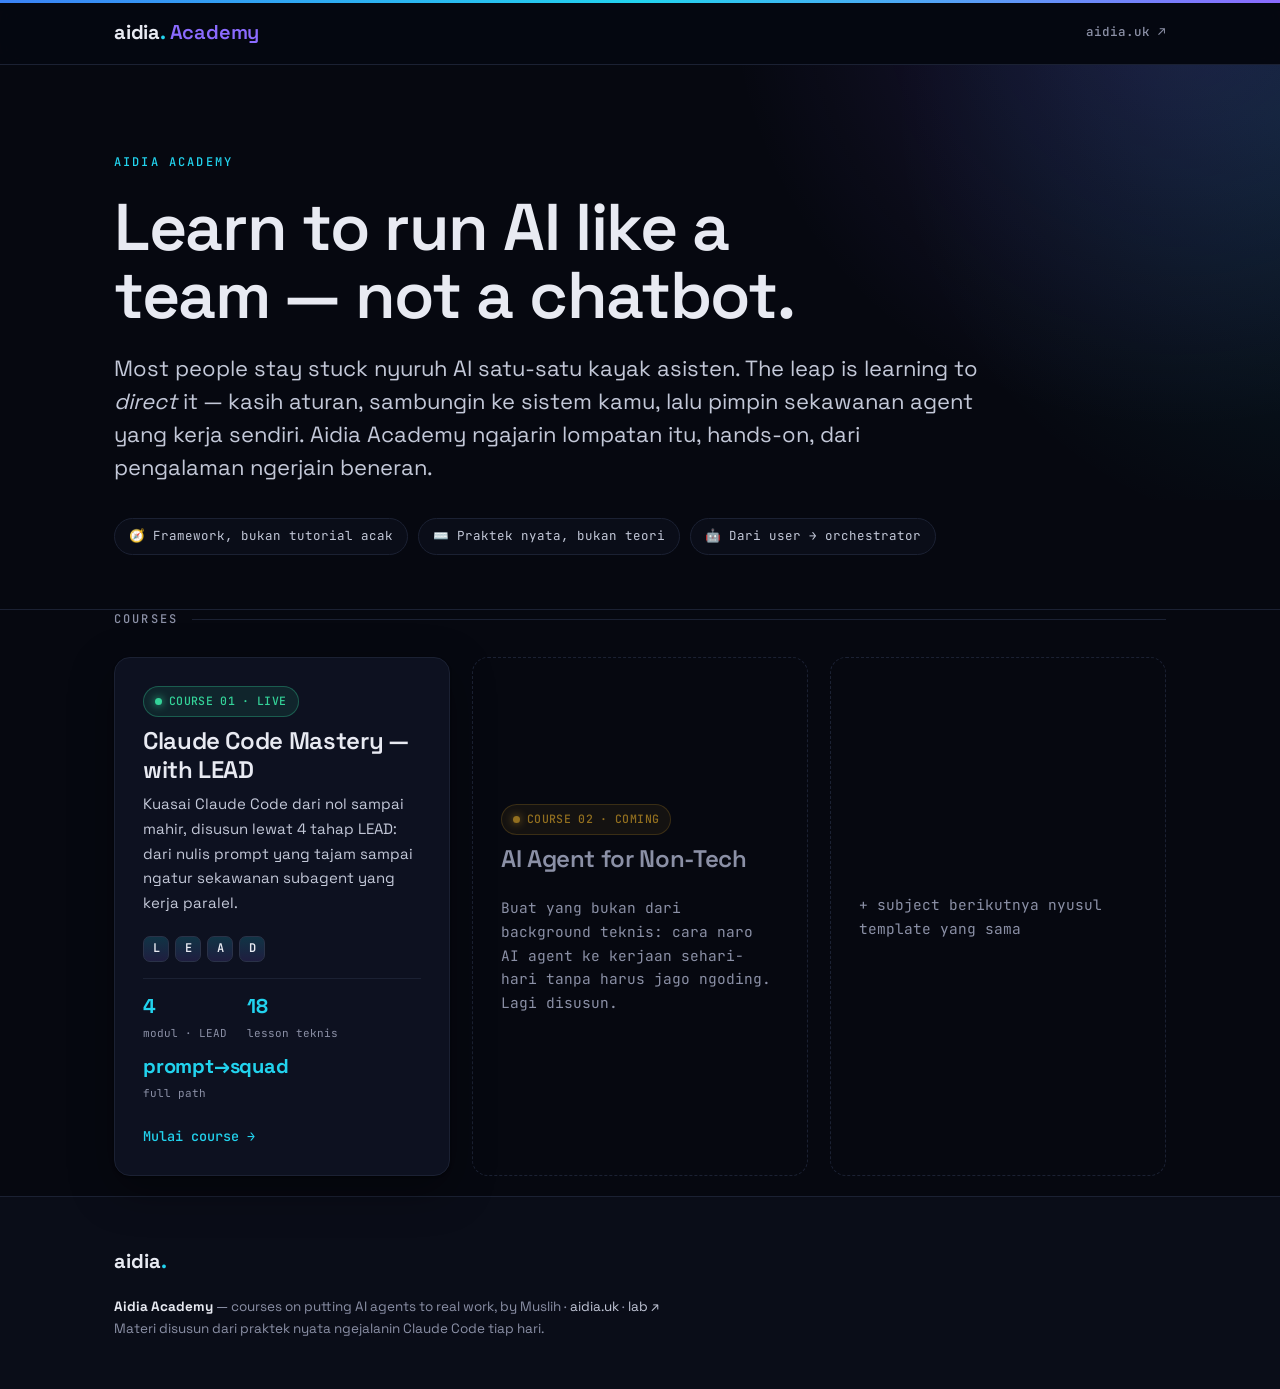
==== index.html @ d0c4bdaf "Hub: remove 'Bahasa campur' chip" ====
<!DOCTYPE html>
<html lang="en">
<head>
<meta charset="UTF-8">
<meta name="viewport" content="width=device-width, initial-scale=1.0">
<title>Aidia Academy — Learn to run AI like a team, not a chatbot</title>
<meta name="description" content="Aidia Academy: hands-on courses on putting AI agents to real work. Course 01 — Claude Code Mastery with the LEAD framework: from prompting to managing a squad of subagents.">
<meta property="og:title" content="Aidia Academy — put AI agents to real work">
<meta property="og:description" content="Hands-on courses on running AI like a team. First up: Claude Code Mastery with LEAD — Learn, Establish, Attach, Direct.">
<meta property="og:type" content="website">
<link rel="icon" href="data:image/svg+xml,%3Csvg xmlns='http://www.w3.org/2000/svg' viewBox='0 0 32 32'%3E%3Crect width='32' height='32' rx='7' fill='%23060810'/%3E%3Ctext x='6' y='23' font-family='monospace' font-size='18' font-weight='700' fill='%23e8eaf2'%3Ea%3C/text%3E%3Ccircle cx='22' cy='20' r='2.6' fill='%238b6bff'/%3E%3C/svg%3E">
<link rel="preconnect" href="https://fonts.googleapis.com">
<link rel="preconnect" href="https://fonts.gstatic.com" crossorigin>
<link href="https://fonts.googleapis.com/css2?family=Space+Grotesk:wght@400;500;600;700&family=JetBrains+Mono:wght@400;500&display=swap" rel="stylesheet">
<link rel="stylesheet" href="style.css?v=3">
</head>
<body>
<div class="grad-top"></div>

<header class="site-head">
  <div class="wrap">
    <a class="brand" href="index.html">
      <span class="wm">aidia<i>.</i> <b class="acad">Academy</b></span>
    </a>
    <a class="head-link" href="https://aidia.uk">aidia.uk ↗</a>
  </div>
</header>

<main>
  <div class="hero">
    <div class="wrap">
      <p class="eyebrow">Aidia Academy</p>
      <h1>Learn to run AI like a team — not a chatbot.</h1>
      <p class="lead">Most people stay stuck nyuruh AI satu-satu kayak asisten. The leap is learning to <em>direct</em> it — kasih aturan, sambungin ke sistem kamu, lalu pimpin sekawanan agent yang kerja sendiri. Aidia Academy ngajarin lompatan itu, hands-on, dari pengalaman ngerjain beneran.</p>
      <div class="principles">
        <span>🧭 Framework, bukan tutorial acak</span>
        <span>⌨️ Praktek nyata, bukan teori</span>
        <span>🤖 Dari user → orchestrator</span>
      </div>
    </div>
  </div>

  <section class="wrap">
    <p class="sec-label">Courses</p>
    <div class="grid">

      <!-- ============ COURSE 01: Claude Code Mastery with LEAD ============ -->
      <a class="card live subj" href="claude-code-lead.html" style="color:inherit">
        <span class="badge verified"><span class="dot"></span>Course 01 · Live</span>
        <h3>Claude Code Mastery — with LEAD</h3>
        <p class="tag">Kuasai Claude Code dari nol sampai mahir, disusun lewat 4 tahap LEAD: dari nulis prompt yang tajam sampai ngatur sekawanan subagent yang kerja paralel.</p>
        <div class="lead-chips">
          <i class="on">L</i><i class="on">E</i><i class="on">A</i><i class="on">D</i>
        </div>
        <div class="mini">
          <div><b>4</b><small>modul · LEAD</small></div>
          <div><b>18</b><small>lesson teknis</small></div>
          <div><b>prompt→squad</b><small>full path</small></div>
        </div>
        <span class="go">Mulai course →</span>
      </a>

      <!-- COURSE 02: coming -->
      <div class="card ghost subj">
        <span class="badge konsep" style="opacity:.6"><span class="dot"></span>Course 02 · Coming</span>
        <h3>AI Agent for Non-Tech</h3>
        <p class="gh">Buat yang bukan dari background teknis: cara naro AI agent ke kerjaan sehari-hari tanpa harus jago ngoding. Lagi disusun.</p>
      </div>

      <div class="card ghost">
        <span class="gh">+ subject berikutnya nyusul template yang sama</span>
      </div>

    </div>
  </section>
</main>

<footer class="site-foot">
  <div class="wrap">
    <div class="fb">
      <span class="wm">aidia<i>.</i></span>
    </div>
    <p><strong>Aidia Academy</strong> — courses on putting AI agents to real work, by Muslih · <a href="https://aidia.uk">aidia.uk</a> · <a href="https://lab.aidia.uk">lab ↗</a><br>
    Materi disusun dari praktek nyata ngejalanin Claude Code tiap hari.</p>
  </div>
</footer>

</body>
</html>
---- style.css ----
/* ============================================================
   AIDIA LAB — shared stylesheet
   DNA: Aidia dark/techy surface — near-black navy, cyan+violet
   accents, Space Grotesk + JetBrains Mono. Honest labelling:
   verified ≠ estimate ≠ gap. English (matches aidia.uk).
   ============================================================ */

:root{
  --bg:#060810;
  --bg-2:#0a0d18;
  --card:#0d1120;
  --card-2:#11162a;
  --text:#e8eaf2;
  --text-soft:#c3c8d8;
  --muted:#8b90a6;
  --line:#1b2133;
  --line-strong:#2a3248;
  --blue:#3b82f6;
  --cyan:#22d3ee;
  --violet:#8b6bff;
  --ok:#34d399;          /* verified */
  --ok-bg:rgba(52,211,153,.10);
  --ok-line:rgba(52,211,153,.32);
  --warn:#f0b429;        /* caution / gap-to-validate */
  --warn-bg:rgba(240,180,41,.10);
  --warn-line:rgba(240,180,41,.30);
  --grad:linear-gradient(90deg,var(--blue),var(--cyan),var(--violet));
  --shadow:0 1px 2px rgba(0,0,0,.4), 0 14px 44px rgba(0,0,0,.35);
  --maxw:1100px;
  --display:"Space Grotesk",system-ui,-apple-system,Segoe UI,Roboto,sans-serif;
  --mono:"JetBrains Mono",ui-monospace,SFMono-Regular,Menlo,monospace;
}

*{box-sizing:border-box}
html{scroll-behavior:smooth}
body{
  margin:0;background:var(--bg);color:var(--text);
  font-family:var(--display);font-size:17px;line-height:1.65;
  -webkit-font-smoothing:antialiased;text-rendering:optimizeLegibility;
}
::selection{background:var(--cyan);color:#060810}
.wrap{max-width:var(--maxw);margin:0 auto;padding:0 24px}
a{color:var(--cyan);text-decoration:none}
a:hover{text-decoration:underline}
.grad-top{position:fixed;top:0;left:0;right:0;height:3px;background:var(--grad);z-index:60}

/* ---------- header ---------- */
.site-head{
  position:sticky;top:0;z-index:20;
  background:rgba(6,8,16,.82);backdrop-filter:saturate(160%) blur(12px);
  border-bottom:1px solid var(--line);
}
.site-head .wrap{display:flex;align-items:center;justify-content:space-between;height:64px}
.brand{display:flex;align-items:baseline;gap:9px;font-weight:600}
.brand .wm{font-family:var(--display);font-weight:700;letter-spacing:-.01em;font-size:20px;color:var(--text)}
.brand .wm i{color:var(--cyan);font-style:normal}
.brand .wm b{color:var(--muted);font-weight:500}
.head-link{font-family:var(--mono);font-size:12.5px;color:var(--muted);font-weight:500}

/* ---------- hero ---------- */
.hero{padding:88px 0 54px;border-bottom:1px solid var(--line);position:relative;overflow:hidden}
.hero::before{
  content:"";position:absolute;inset:-40% -10% auto auto;width:60%;height:120%;
  background:radial-gradient(circle at 70% 20%,rgba(124,92,255,.18),transparent 60%),
             radial-gradient(circle at 90% 40%,rgba(34,211,238,.12),transparent 55%);
  pointer-events:none;
}
.hero .wrap{position:relative}
.eyebrow{
  font-family:var(--mono);font-size:12px;letter-spacing:.18em;text-transform:uppercase;
  color:var(--cyan);font-weight:500;margin:0 0 20px;
}
.hero h1{
  font-family:var(--display);font-weight:600;line-height:1.04;
  font-size:clamp(34px,6vw,66px);letter-spacing:-.02em;margin:0 0 22px;max-width:16ch;
}
.hero p.lead{font-size:clamp(18px,2.3vw,22px);color:var(--text-soft);max-width:62ch;margin:0;line-height:1.5}
.principles{display:flex;flex-wrap:wrap;gap:10px;margin-top:34px}
.principles span{
  font-family:var(--mono);font-size:12.5px;color:var(--text-soft);background:var(--bg-2);
  border:1px solid var(--line);border-radius:999px;padding:7px 14px;
}

/* ---------- section ---------- */
section{padding:60px 0}
.sec-label{
  font-family:var(--mono);font-size:12px;letter-spacing:.18em;text-transform:uppercase;
  color:var(--muted);font-weight:500;margin:0 0 28px;
  display:flex;align-items:center;gap:14px;
}
.sec-label::after{content:"";flex:1;height:1px;background:var(--line)}

/* ---------- project cards ---------- */
.grid{display:grid;grid-template-columns:repeat(auto-fill,minmax(320px,1fr));gap:22px}
.card{
  background:var(--card);border:1px solid var(--line);border-radius:16px;
  padding:28px;box-shadow:var(--shadow);display:flex;flex-direction:column;
  transition:transform .18s ease,box-shadow .18s ease,border-color .18s ease;
}
.card.live{position:relative}
.card.live::after{content:"";position:absolute;inset:0;border-radius:16px;padding:1px;
  background:var(--grad);-webkit-mask:linear-gradient(#000 0 0) content-box,linear-gradient(#000 0 0);
  -webkit-mask-composite:xor;mask-composite:exclude;opacity:0;transition:opacity .18s ease;pointer-events:none}
.card.live:hover{transform:translateY(-3px)}
.card.live:hover::after{opacity:.8}
.card h3{font-family:var(--display);font-weight:600;font-size:24px;line-height:1.18;margin:14px 0 8px;letter-spacing:-.015em;color:var(--text)}
.card .tag{color:var(--text-soft);font-size:15px;margin:0 0 18px;flex:1}
.card .mini{display:flex;flex-wrap:wrap;gap:10px 20px;margin:0 0 20px;padding-top:16px;border-top:1px solid var(--line)}
.card .mini b{display:block;font-family:var(--display);font-size:20px;color:var(--cyan);line-height:1.1;letter-spacing:-.01em}
.card .mini small{font-family:var(--mono);font-size:11px;color:var(--muted)}
.card .go{font-family:var(--mono);font-weight:500;font-size:13.5px;color:var(--cyan)}
.card.ghost{border-style:dashed;background:transparent;box-shadow:none;align-items:flex-start;justify-content:center;min-height:200px}
.card.ghost .gh{color:var(--muted);font-size:14.5px;font-family:var(--mono)}
.card.ghost h3{color:var(--muted)}

/* status badge */
.badge{
  display:inline-flex;align-items:center;gap:7px;align-self:flex-start;
  font-family:var(--mono);font-size:11.5px;font-weight:500;letter-spacing:.03em;text-transform:uppercase;
  padding:5px 11px;border-radius:999px;border:1px solid;
}
.badge.verified{background:var(--ok-bg);color:var(--ok);border-color:var(--ok-line)}
.badge.konsep{background:var(--warn-bg);color:var(--warn);border-color:var(--warn-line)}
.badge .dot{width:7px;height:7px;border-radius:50%;background:currentColor;box-shadow:0 0 8px currentColor}

/* ---------- detail / article ---------- */
.crumb{padding:26px 0 0;font-family:var(--mono);font-size:13px;color:var(--muted)}
.crumb a{color:var(--muted)}
.art-head{padding:28px 0 40px;border-bottom:1px solid var(--line)}
.art-head h1{font-family:var(--display);font-weight:600;font-size:clamp(30px,5vw,52px);line-height:1.06;letter-spacing:-.02em;margin:18px 0 16px;max-width:20ch}
.art-head .tagline{font-size:clamp(17px,2.2vw,21px);color:var(--text-soft);margin:0 0 16px;max-width:54ch}
.art-head .meta{font-family:var(--mono);font-size:12.5px;color:var(--muted);display:flex;flex-wrap:wrap;gap:8px 18px}
.art-head .meta b{color:var(--text-soft);font-weight:500}

/* label legend */
.legend{display:flex;flex-wrap:wrap;gap:10px 16px;margin:26px 0 0;font-family:var(--mono);font-size:12px;color:var(--muted)}
.legend .lg{display:inline-flex;align-items:center;gap:7px}
.lab{display:inline-flex;align-items:center;gap:6px;font-family:var(--mono);font-size:11px;font-weight:500;
  padding:2px 8px;border-radius:6px;border:1px solid;letter-spacing:.02em;vertical-align:middle;white-space:nowrap}
.lab.v{background:var(--ok-bg);color:var(--ok);border-color:var(--ok-line)}
.lab.e{background:var(--warn-bg);color:var(--warn);border-color:var(--warn-line)}
.lab.g{background:rgba(139,107,255,.12);color:var(--violet);border-color:rgba(139,107,255,.32)}

/* big stat band */
.stats{display:grid;grid-template-columns:repeat(auto-fit,minmax(150px,1fr));gap:1px;background:var(--line);border:1px solid var(--line);border-radius:14px;overflow:hidden;margin:40px 0}
.stats .s{background:var(--card);padding:24px 22px}
.stats .s b{display:block;font-family:var(--display);font-size:clamp(24px,4vw,34px);color:var(--cyan);line-height:1;letter-spacing:-.02em}
.stats .s small{display:block;margin-top:9px;font-family:var(--mono);font-size:11.5px;color:var(--text-soft);line-height:1.4}

/* content blocks */
.block{padding:40px 0;border-bottom:1px solid var(--line)}
.block:last-child{border-bottom:0}
.block h2{font-family:var(--display);font-weight:600;font-size:clamp(22px,3vw,30px);letter-spacing:-.015em;margin:0 0 6px;color:var(--text)}
.block .kq{font-family:var(--mono);font-size:12px;letter-spacing:.12em;text-transform:uppercase;color:var(--violet);margin:0 0 18px}
.block p{color:var(--text-soft);margin:0 0 16px;max-width:68ch}
.block p:last-child{margin-bottom:0}
.block strong{color:var(--text);font-weight:600}
.block ul{margin:0 0 16px;padding-left:0;list-style:none;max-width:68ch}
.block li{position:relative;padding:0 0 12px 26px;color:var(--text-soft)}
.block li::before{content:"▸";position:absolute;left:4px;color:var(--cyan)}

/* callout */
.callout{background:var(--card-2);border:1px solid var(--line-strong);border-left:3px solid var(--cyan);
  border-radius:12px;padding:22px 24px;margin:22px 0;color:var(--text-soft)}
.callout.warn{border-left-color:var(--warn);background:var(--warn-bg)}
.callout.moat{border-left-color:var(--violet);background:rgba(139,107,255,.07)}
.callout h4{font-family:var(--display);font-weight:600;font-size:18px;color:var(--text);margin:0 0 8px}
.callout p{margin:0 0 10px}.callout p:last-child{margin:0}

/* data bars */
.bars{display:flex;flex-direction:column;gap:14px;margin:22px 0;max-width:60ch}
.bar .bl{display:flex;justify-content:space-between;font-family:var(--mono);font-size:12.5px;color:var(--text-soft);margin-bottom:6px}
.bar .bl b{color:var(--cyan);font-weight:500}
.bar .track{height:8px;background:var(--bg-2);border:1px solid var(--line);border-radius:99px;overflow:hidden}
.bar .fill{height:100%;background:var(--grad);border-radius:99px}

/* sources */
.src{list-style:none;padding:0;margin:0;display:grid;gap:10px}
.src li{font-family:var(--mono);font-size:12.5px;color:var(--muted);padding-left:22px;position:relative;word-break:break-word}
.src li::before{content:"↗";position:absolute;left:0;color:var(--violet)}
.cap{font-family:var(--mono);font-size:11.5px;color:var(--muted);margin:8px 0 0}

/* ---------- footer ---------- */
.site-foot{border-top:1px solid var(--line);background:var(--bg-2);padding:48px 0;margin-top:20px}
.site-foot .fb{display:flex;align-items:center;gap:14px;margin-bottom:18px}
.site-foot .wm{font-family:var(--display);font-weight:700;font-size:20px}
.site-foot .wm i{color:var(--cyan);font-style:normal}
.site-foot strong{color:var(--text)}
.site-foot p{color:var(--muted);font-size:13.5px;max-width:70ch;margin:0}
.site-foot a{color:var(--text-soft)}

/* ---------- language toggle ---------- */
.langtog{font-family:var(--mono);font-size:12px;background:var(--bg-2);border:1px solid var(--line);border-radius:999px;padding:3px;display:inline-flex;gap:2px;cursor:pointer;user-select:none}
.langtog b{padding:3px 11px;border-radius:999px;font-weight:500;color:var(--muted);transition:.15s}
.langtog b.on{background:var(--cyan);color:#060810}
body.lang-en [lang="id"]{display:none !important}
body.lang-id [lang="en"]{display:none !important}

/* confidence tag (per section) */
.conf{display:inline-flex;align-items:center;gap:7px;font-family:var(--mono);font-size:11px;font-weight:500;letter-spacing:.05em;text-transform:uppercase;padding:4px 10px;border-radius:6px;border:1px solid;margin:0 0 14px}
.conf .dot{width:6px;height:6px;border-radius:50%;background:currentColor;box-shadow:0 0 7px currentColor}
.conf.v{background:var(--ok-bg);color:var(--ok);border-color:var(--ok-line)}
.conf.g{background:rgba(139,107,255,.12);color:var(--violet);border-color:rgba(139,107,255,.32)}

/* bottom-line + caveat */
.bottomline{font-family:var(--display);font-weight:600;font-size:clamp(18px,2.3vw,22px);line-height:1.38;color:var(--text);border-left:3px solid var(--cyan);padding:3px 0 3px 18px;margin:0 0 18px;max-width:62ch}
.caveat{font-family:var(--mono);font-size:12.5px;line-height:1.55;color:#d9ad4e;background:var(--warn-bg);border:1px solid var(--warn-line);border-radius:8px;padding:11px 14px;margin:20px 0 0;max-width:66ch}
.caveat::before{content:"⚠  ";color:var(--warn)}

/* hero verdict teaser */
.teaser{display:inline-flex;align-items:center;gap:10px;margin-top:26px;background:var(--card);border:1px solid var(--line-strong);border-radius:999px;padding:9px 18px 9px 14px;font-size:15px;color:var(--text-soft);max-width:100%}
.teaser .pill{font-family:var(--mono);font-size:11px;font-weight:500;letter-spacing:.04em;text-transform:uppercase;color:#060810;background:var(--cyan);padding:3px 9px;border-radius:999px;white-space:nowrap}

/* question grid */
.qgrid{display:grid;grid-template-columns:repeat(auto-fill,minmax(248px,1fr));gap:14px;margin:6px 0 0}
.qgrid .q{background:var(--card);border:1px solid var(--line);border-radius:12px;padding:18px 20px}
.qgrid .q .n{font-family:var(--mono);font-size:12px;color:var(--cyan)}
.qgrid .q h4{font-family:var(--display);font-weight:600;font-size:16px;margin:7px 0 5px;color:var(--text)}
.qgrid .q p{font-size:13.5px;color:var(--muted);margin:0;line-height:1.45}

/* method flow */
.flow{display:flex;flex-wrap:wrap;align-items:stretch;gap:8px;margin:24px 0 8px}
.flow .step{flex:1 1 130px;background:var(--card);border:1px solid var(--line);border-radius:12px;padding:15px 16px}
.flow .step .n{font-family:var(--mono);font-size:11px;color:var(--violet)}
.flow .step b{display:block;font-family:var(--display);font-weight:600;font-size:14.5px;margin:5px 0 3px;color:var(--text);line-height:1.2}
.flow .step small{font-family:var(--mono);font-size:11px;color:var(--muted)}
.flow .arr{align-self:center;color:var(--cyan);font-size:16px;flex:0 0 auto}

/* verification funnel */
.funnel{display:flex;flex-direction:column;gap:9px;margin:22px 0 8px;max-width:560px}
.funnel .fr{display:flex;align-items:center;gap:14px}
.funnel .bar2{height:40px;border-radius:8px;background:var(--grad);display:flex;align-items:center;padding:0 16px;color:#060810;font-family:var(--display);font-weight:700;font-size:16px;flex:0 0 auto;min-width:70px}
.funnel .fr:nth-child(2) .bar2{opacity:.82}.funnel .fr:nth-child(3) .bar2{opacity:.64}.funnel .fr:nth-child(4) .bar2{opacity:.5}
.funnel .lbl{font-family:var(--mono);font-size:12.5px;color:var(--text-soft);line-height:1.4}

/* recommendation box */
.rec{background:linear-gradient(180deg,rgba(34,211,238,.09),rgba(139,107,255,.06));border:1px solid var(--line-strong);border-radius:16px;padding:clamp(22px,4vw,34px);margin:6px 0 0}
.rec h3{font-family:var(--display);font-weight:600;font-size:clamp(21px,3vw,28px);color:var(--text);margin:0 0 8px;letter-spacing:-.015em;line-height:1.15}

/* numbered risk list */
.risks{counter-reset:r;list-style:none;padding:0;margin:18px 0 0;display:grid;gap:13px}
.risks li{counter-increment:r;position:relative;padding:16px 18px 16px 58px;background:var(--card);border:1px solid var(--line);border-radius:12px;color:var(--text-soft);font-size:15px;max-width:none}
.risks li::before{content:counter(r);position:absolute;left:16px;top:15px;width:28px;height:28px;border-radius:50%;background:var(--warn-bg);border:1px solid var(--warn-line);color:var(--warn);font-family:var(--mono);font-size:14px;display:flex;align-items:center;justify-content:center;font-weight:500}
.risks li b{color:var(--text);font-weight:600}
.risks li::marker{content:none}

@media(max-width:640px){
  .hero{padding:60px 0 40px}
  section{padding:48px 0}
  .stats{grid-template-columns:repeat(2,1fr)}
  .flow{flex-direction:column}
  .flow .arr{transform:rotate(90deg)}
  .site-head .wrap{height:58px}
}

/* ============================================================
   AIDIA ACADEMY — course additions (learn.aidia.uk)
   Inherits all tokens above. Adds: subject cards, LEAD ladder,
   module headers, lesson blocks, code, try-it callouts, nav.
   ============================================================ */

/* brand wordmark variant: aidia. Academy */
.brand .wm b.acad{color:var(--violet);font-weight:600}

/* ---------- subject cards (hub) ---------- */
.subj .lvl{font-family:var(--mono);font-size:11px;letter-spacing:.14em;text-transform:uppercase;color:var(--muted)}
.subj h3{margin-top:10px}
.subj .lead-chips{display:flex;gap:6px;margin:2px 0 16px;flex-wrap:wrap}
.subj .lead-chips i{font-style:normal;font-family:var(--mono);font-size:12px;font-weight:600;width:26px;height:26px;display:inline-flex;align-items:center;justify-content:center;border-radius:7px;background:var(--bg-2);border:1px solid var(--line);color:var(--muted)}
.subj .lead-chips i.on{background:linear-gradient(180deg,rgba(34,211,238,.18),rgba(139,107,255,.14));border-color:var(--line-strong);color:var(--text)}

/* ---------- course hero LEAD ladder ---------- */
.ladder{display:grid;grid-template-columns:repeat(4,1fr);gap:10px;margin:30px 0 6px}
.ladder a{display:block;background:var(--card);border:1px solid var(--line);border-radius:14px;padding:18px 18px 16px;color:inherit;transition:transform .16s ease,border-color .16s ease}
.ladder a:hover{transform:translateY(-3px);border-color:var(--line-strong);text-decoration:none}
.ladder .L{font-family:var(--display);font-weight:700;font-size:30px;line-height:1;letter-spacing:-.02em;background:var(--grad);-webkit-background-clip:text;background-clip:text;-webkit-text-fill-color:transparent}
.ladder b{display:block;font-family:var(--display);font-weight:600;font-size:16px;margin:10px 0 4px;color:var(--text)}
.ladder small{font-family:var(--mono);font-size:11.5px;color:var(--muted);line-height:1.45;display:block}
.ladder .step-n{float:right;font-family:var(--mono);font-size:11px;color:var(--muted)}

/* ---------- sticky module rail ---------- */
.mod-nav{position:sticky;top:64px;z-index:15;background:rgba(6,8,16,.9);backdrop-filter:blur(10px);border-bottom:1px solid var(--line)}
.mod-nav .wrap{display:flex;gap:6px;height:52px;align-items:center;overflow-x:auto;-webkit-overflow-scrolling:touch}
.mod-nav a{font-family:var(--mono);font-size:12.5px;color:var(--muted);padding:6px 13px;border-radius:999px;border:1px solid transparent;white-space:nowrap;flex:0 0 auto}
.mod-nav a:hover{color:var(--text);text-decoration:none;border-color:var(--line)}
.mod-nav a b{color:var(--cyan);font-weight:600}

/* ---------- module ---------- */
.module{padding:54px 0 14px;border-top:1px solid var(--line)}
.module:first-of-type{border-top:0}
.mod-head{display:flex;align-items:flex-start;gap:22px;margin:0 0 10px}
.mod-head .big{font-family:var(--display);font-weight:700;font-size:clamp(56px,10vw,104px);line-height:.82;letter-spacing:-.03em;background:var(--grad);-webkit-background-clip:text;background-clip:text;-webkit-text-fill-color:transparent;flex:0 0 auto}
.mod-head .mt{flex:1;padding-top:6px}
.mod-head .kq{font-family:var(--mono);font-size:12px;letter-spacing:.16em;text-transform:uppercase;color:var(--violet);margin:0 0 8px}
.mod-head h2{font-family:var(--display);font-weight:600;font-size:clamp(26px,4vw,40px);letter-spacing:-.02em;margin:0 0 8px;line-height:1.08;color:var(--text)}
.mod-head p{color:var(--text-soft);margin:0;max-width:60ch}

/* ---------- lesson ---------- */
.lesson{border-top:1px solid var(--line);padding:30px 0}
.lesson .ln{font-family:var(--mono);font-size:12px;color:var(--cyan);font-weight:500}
.lesson h3{font-family:var(--display);font-weight:600;font-size:clamp(19px,2.6vw,24px);letter-spacing:-.01em;margin:8px 0 12px;color:var(--text)}
.lesson p{color:var(--text-soft);margin:0 0 14px;max-width:70ch}
.lesson strong{color:var(--text);font-weight:600}
.lesson em{color:var(--cyan);font-style:normal}
.lesson ul{margin:0 0 14px;padding-left:0;list-style:none;max-width:70ch}
.lesson li{position:relative;padding:0 0 10px 24px;color:var(--text-soft)}
.lesson li::before{content:"▸";position:absolute;left:2px;color:var(--cyan)}
.lesson li b{color:var(--text);font-weight:600}

/* ---------- code ---------- */
pre{background:#05060d;border:1px solid var(--line);border-radius:11px;padding:16px 18px;overflow-x:auto;margin:0 0 16px;font-family:var(--mono);font-size:13px;line-height:1.65;color:var(--text-soft);max-width:100%}
pre .c{color:var(--muted)}      /* comment */
pre .k{color:var(--cyan)}       /* keyword/command */
pre .s{color:var(--ok)}         /* string */
pre .v{color:var(--violet)}     /* var/flag */
code.inl{font-family:var(--mono);font-size:.87em;background:var(--bg-2);border:1px solid var(--line);border-radius:6px;padding:1px 6px;color:var(--cyan)}
.fname{font-family:var(--mono);font-size:11.5px;color:var(--muted);margin:0 0 6px;display:flex;align-items:center;gap:7px}
.fname::before{content:"▤";color:var(--violet)}

/* ---------- try-it / takeaway ---------- */
.tryit{background:rgba(34,211,238,.05);border:1px solid var(--line-strong);border-left:3px solid var(--cyan);border-radius:11px;padding:16px 20px;margin:18px 0;color:var(--text-soft)}
.tryit h4{font-family:var(--mono);font-size:11.5px;letter-spacing:.1em;text-transform:uppercase;color:var(--cyan);margin:0 0 9px;font-weight:500}
.tryit p{margin:0 0 8px}.tryit p:last-child{margin:0}
.takeaway{font-family:var(--display);font-weight:600;font-size:17px;line-height:1.45;color:var(--text);border-left:3px solid var(--violet);padding:2px 0 2px 16px;margin:16px 0 0;max-width:64ch}

/* ---------- progress dots in mod-head ---------- */
.lcount{font-family:var(--mono);font-size:11.5px;color:var(--muted);margin-top:10px}

/* ---------- CTA band ---------- */
.cta-band{background:linear-gradient(180deg,rgba(34,211,238,.08),rgba(139,107,255,.06));border:1px solid var(--line-strong);border-radius:18px;padding:clamp(26px,5vw,44px);margin:46px 0 10px;text-align:center}
.cta-band h2{font-family:var(--display);font-weight:600;font-size:clamp(22px,3.4vw,32px);letter-spacing:-.02em;margin:0 0 10px;color:var(--text)}
.cta-band p{color:var(--text-soft);max-width:54ch;margin:0 auto 22px}
.cta-band .btn{display:inline-flex;align-items:center;gap:9px;font-family:var(--mono);font-size:13.5px;font-weight:500;background:var(--cyan);color:#060810;border-radius:999px;padding:12px 22px}
.cta-band .btn:hover{text-decoration:none;filter:brightness(1.08)}
.cta-band .btn.ghost{background:transparent;border:1px solid var(--line-strong);color:var(--text-soft);margin-left:8px}

@media(max-width:720px){
  .ladder{grid-template-columns:repeat(2,1fr)}
  .mod-head{gap:14px}
  .mod-head .big{font-size:clamp(44px,16vw,72px)}
}

/* ============================================================
   ACADEMY — concept diagrams + ascending ladder (v2 visuals)
   ============================================================ */
.ladder a:nth-child(1){margin-top:42px}
.ladder a:nth-child(2){margin-top:28px}
.ladder a:nth-child(3){margin-top:14px}
.ladder a:nth-child(4){margin-top:0}
.ladder-cap{font-family:var(--mono);font-size:12px;color:var(--muted);text-align:center;margin:20px 0 0;display:flex;align-items:center;justify-content:center;gap:12px;flex-wrap:wrap}
.ladder-cap b{color:var(--text-soft);font-weight:500}
.ladder-cap .ln2{flex:0 1 90px;height:1px;background:linear-gradient(90deg,var(--line),var(--cyan))}

.diagram{background:var(--card);border:1px solid var(--line);border-radius:14px;padding:24px 22px;margin:22px 0}
.diagram .dlbl{font-family:var(--mono);font-size:11px;letter-spacing:.12em;text-transform:uppercase;color:var(--violet);margin:0 0 18px;text-align:center}
.node{display:inline-block;font-family:var(--display);font-weight:600;font-size:13.5px;color:var(--text);background:var(--bg-2);border:1px solid var(--line-strong);border-radius:10px;padding:9px 14px;text-align:center;line-height:1.2}
.node small{display:block;font-family:var(--mono);font-size:10px;color:var(--muted);font-weight:400;margin-top:3px;text-transform:none;letter-spacing:0}
.node.cy{border-color:var(--ok-line)}
.node.grad{background:linear-gradient(180deg,rgba(34,211,238,.18),rgba(139,107,255,.12));border-color:var(--line-strong);font-size:15px;padding:11px 18px}
.arrowx{color:var(--cyan);font-size:16px;flex:0 0 auto;align-self:center}
.looprow{display:flex;align-items:center;gap:9px;flex-wrap:wrap;justify-content:center}
.loopback{font-family:var(--mono);font-size:12px;color:var(--violet);text-align:center;margin:14px 0 0}
.dnote{font-family:var(--mono);font-size:11.5px;color:var(--muted);text-align:center;margin:14px 0 0;padding-top:12px;border-top:1px dashed var(--line);line-height:1.5}
.hub{display:flex;flex-direction:column;align-items:center}
.connector{width:1px;height:20px;background:var(--line-strong)}
.spokes{display:flex;gap:9px;flex-wrap:wrap;justify-content:center;border-top:1px solid var(--line-strong);padding-top:18px;margin-top:2px}
.twoup{display:grid;grid-template-columns:1fr 1fr;gap:14px}
.twoup .col{background:var(--bg-2);border:1px solid var(--line);border-radius:12px;padding:18px}
.twoup .col.accent{border-color:var(--line-strong);background:linear-gradient(180deg,rgba(34,211,238,.07),rgba(139,107,255,.05))}
.twoup .col .mt{font-family:var(--mono);font-size:10.5px;color:var(--cyan);text-transform:uppercase;letter-spacing:.07em}
.twoup .col h5{font-family:var(--display);font-weight:600;font-size:16px;margin:6px 0 0;color:var(--text)}
.twoup .col p{font-size:13px;color:var(--text-soft);margin:8px 0 0;line-height:1.5}
.twoup .miniflow{display:flex;align-items:center;gap:7px;flex-wrap:wrap;margin:10px 0 2px}
.fan{display:flex;flex-direction:column;align-items:center;gap:12px}
.fan .row{display:flex;gap:9px;flex-wrap:wrap;justify-content:center}
.forklbl{font-family:var(--mono);font-size:11px;color:var(--violet)}
@media(max-width:720px){
  .ladder a:nth-child(n){margin-top:0}
  .twoup{grid-template-columns:1fr}
}

/* ============================================================
   ACADEMY v3 — per-module color + tasteful motion
   (scroll-reveal, diagram play, counters, progress, active nav)
   All gated by body.anim (JS adds it only when motion allowed).
   ============================================================ */
/* per-module accent */
#L{--mc:#3b82f6} #E{--mc:#22d3ee} #A{--mc:#8b6bff} #D{--mc:#34d399}
.module .lesson .ln{color:var(--mc)}
.module .mod-head .kq{color:var(--mc)}
.module .lesson li::before{color:var(--mc)}
.module .lesson em{color:var(--mc)}
.module .takeaway{border-left-color:var(--mc)}
.module .diagram .dlbl{color:var(--mc)}
.module .mod-head .big{background:linear-gradient(180deg, color-mix(in srgb, var(--mc) 55%, #ffffff), var(--mc))}
.lcount b{color:var(--mc);font-weight:600}
/* ladder letters tinted to match modules */
.ladder a:nth-child(1){--mc:#3b82f6}.ladder a:nth-child(2){--mc:#22d3ee}.ladder a:nth-child(3){--mc:#8b6bff}.ladder a:nth-child(4){--mc:#34d399}
.ladder .L{background:linear-gradient(180deg, color-mix(in srgb, var(--mc) 55%, #fff), var(--mc))}

/* reading progress bar (replaces static grad-top when motion on) */
.reading-progress{position:fixed;top:0;left:0;height:3px;width:0;background:var(--grad);z-index:70;transition:width .12s linear}
body.anim .grad-top{opacity:0}

/* active module in sticky nav */
.mod-nav a.active{color:var(--text);border-color:var(--line-strong);background:var(--bg-2)}
.mod-nav a.active b{color:var(--cyan)}

/* counters */
[data-count]{font-variant-numeric:tabular-nums}

/* scroll reveal */
body.anim .reveal{opacity:0;transform:translateY(18px);transition:opacity .6s ease, transform .6s ease;will-change:opacity,transform}
body.anim .reveal.in{opacity:1;transform:none}

/* diagram play — nodes pop in staggered (delay set by JS) */
body.anim .diagram .node{opacity:0;transform:scale(.92);transition:opacity .45s ease, transform .45s ease}
body.anim .diagram .node.np{opacity:1;transform:none}
body.anim .diagram .arrowx{opacity:0;transition:opacity .4s ease}
body.anim .diagram.in .arrowx{opacity:1;transition-delay:.55s}

/* agentic-loop continuous glow cycling across the 4 nodes (only when in view) */
@keyframes loopglow{0%,100%{box-shadow:0 0 0 rgba(34,211,238,0)}50%{box-shadow:0 0 16px rgba(34,211,238,.5)}}
body.anim .diagram.in .looprow .node:nth-of-type(1){animation:loopglow 3.2s ease-in-out .0s infinite}
body.anim .diagram.in .looprow .node:nth-of-type(3){animation:loopglow 3.2s ease-in-out .4s infinite}
body.anim .diagram.in .looprow .node:nth-of-type(5){animation:loopglow 3.2s ease-in-out .8s infinite}
body.anim .diagram.in .looprow .node:nth-of-type(7){animation:loopglow 3.2s ease-in-out 1.2s infinite}
.loopback{display:inline-block}
body.anim .diagram.in .loopback{animation:none}

@media (prefers-reduced-motion: reduce){
  body.anim .reveal,body.anim .diagram .node,body.anim .diagram .arrowx{opacity:1!important;transform:none!important;transition:none!important}
  body.anim .diagram.in .looprow .node{animation:none!important}
  .reading-progress{display:none}
  body.anim .grad-top{opacity:1}
}
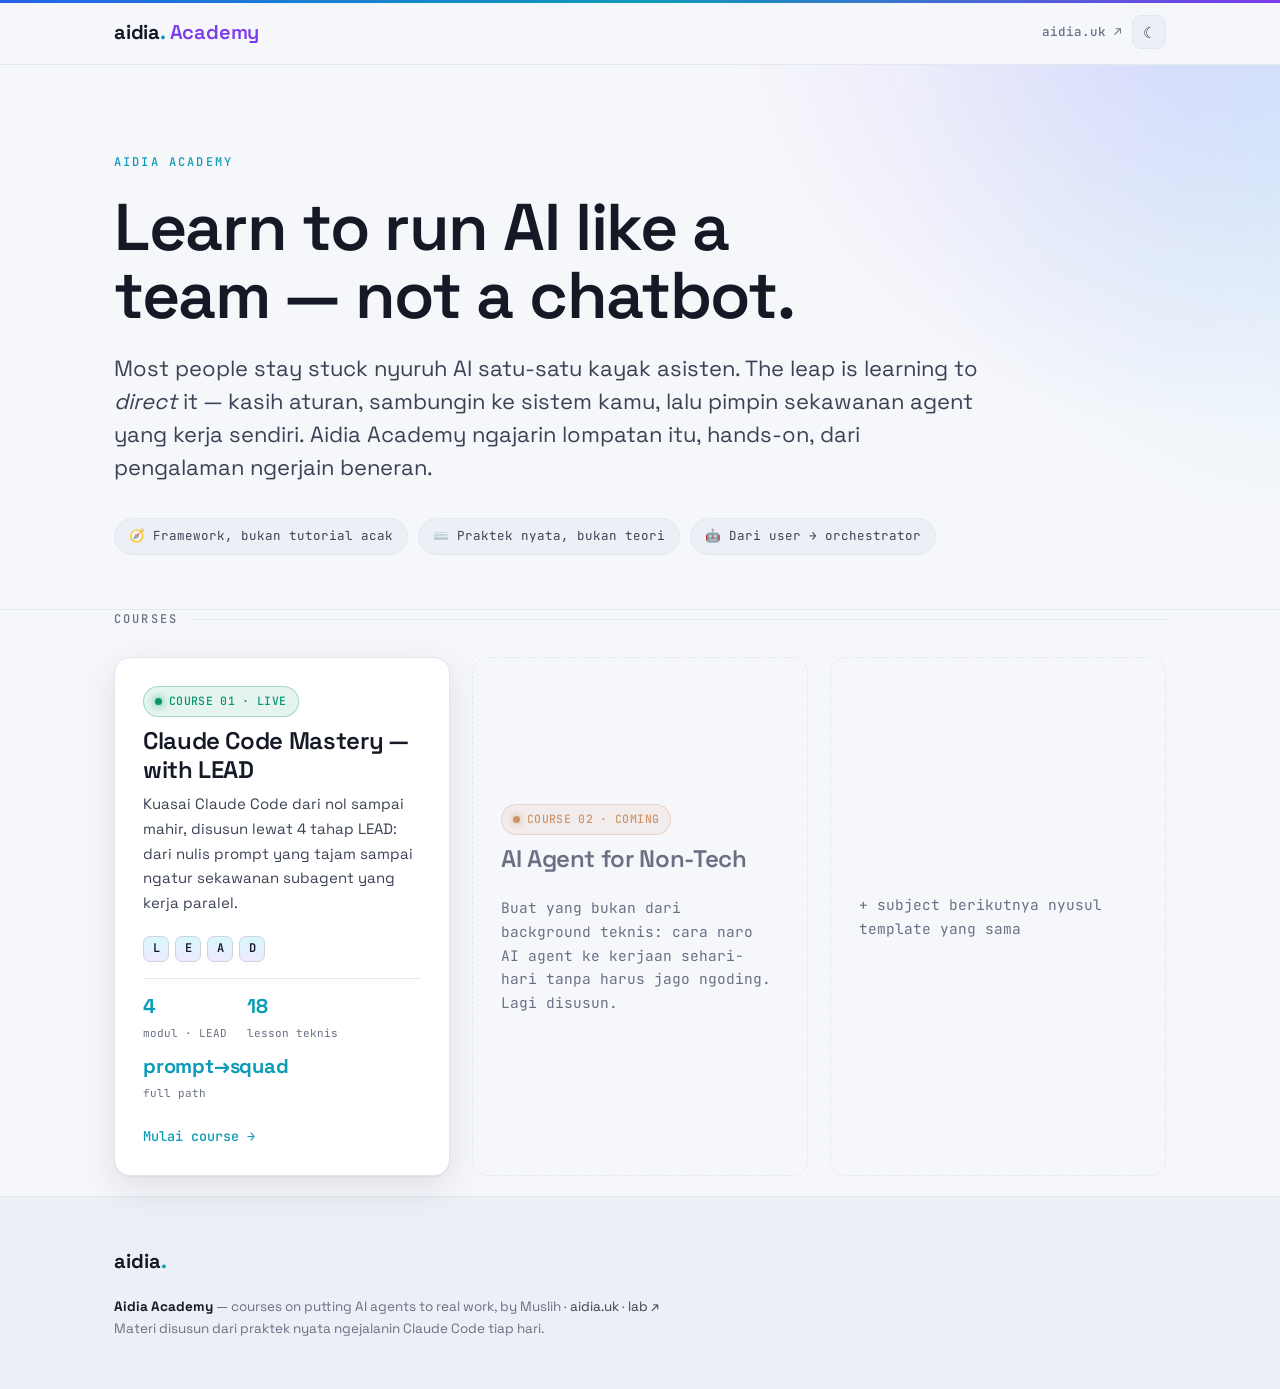
==== commit 36efd6a7: "Add dark/light theme toggle (header button, localStorage persist, system-pref default, FOUC-safe) ac" ====
--- a/index.html
+++ b/index.html
@@ -12,7 +12,8 @@
 <link rel="preconnect" href="https://fonts.googleapis.com">
 <link rel="preconnect" href="https://fonts.gstatic.com" crossorigin>
 <link href="https://fonts.googleapis.com/css2?family=Space+Grotesk:wght@400;500;600;700&family=JetBrains+Mono:wght@400;500&display=swap" rel="stylesheet">
-<link rel="stylesheet" href="style.css?v=3">
+<script>(function(){try{var t=localStorage.getItem('aidia-theme');if(!t)t=(window.matchMedia&&window.matchMedia('(prefers-color-scheme: light)').matches)?'light':'dark';if(t==='light')document.documentElement.setAttribute('data-theme','light');}catch(e){}})();</script>
+<link rel="stylesheet" href="style.css?v=4">
 </head>
 <body>
 <div class="grad-top"></div>
@@ -22,7 +23,10 @@
     <a class="brand" href="index.html">
       <span class="wm">aidia<i>.</i> <b class="acad">Academy</b></span>
     </a>
-    <a class="head-link" href="https://aidia.uk">aidia.uk ↗</a>
+    <div class="head-right">
+      <a class="head-link" href="https://aidia.uk">aidia.uk ↗</a>
+      <button class="theme-btn" id="themeToggle" type="button" aria-label="Ganti tema terang/gelap"><span class="t-sun">☀</span><span class="t-moon">☾</span></button>
+    </div>
   </div>
 </header>
 
@@ -85,5 +89,18 @@
   </div>
 </footer>
 
+<script>
+(function(){
+  var btn=document.getElementById('themeToggle');
+  if(!btn)return;
+  btn.addEventListener('click',function(){
+    var light=document.documentElement.getAttribute('data-theme')==='light';
+    if(light){document.documentElement.removeAttribute('data-theme');}
+    else{document.documentElement.setAttribute('data-theme','light');}
+    try{localStorage.setItem('aidia-theme',light?'dark':'light');}catch(e){}
+  });
+})();
+</script>
+
 </body>
 </html>
--- a/style.css
+++ b/style.css
@@ -434,3 +434,44 @@
   .reading-progress{display:none}
   body.anim .grad-top{opacity:1}
 }
+
+/* ============================================================
+   THEME — light mode. Default = dark (:root tokens above).
+   <html data-theme="light"> flips the token values.
+   ============================================================ */
+:root{color-scheme:dark}
+[data-theme="light"]{
+  color-scheme:light;
+  --bg:#f6f7fb; --bg-2:#eceff5; --card:#ffffff; --card-2:#f2f5fa;
+  --text:#141925; --text-soft:#3a4254; --muted:#697084;
+  --line:#e3e7ef; --line-strong:#cdd4e1;
+  --blue:#2563eb; --cyan:#0e9bb8; --violet:#7c3aed;
+  --ok:#059669; --ok-bg:rgba(5,150,105,.10); --ok-line:rgba(5,150,105,.30);
+  --warn:#b45309; --warn-bg:rgba(180,83,9,.10); --warn-line:rgba(180,83,9,.28);
+  --grad:linear-gradient(90deg,#2563eb,#0e9bb8,#7c3aed);
+  --shadow:0 1px 2px rgba(20,25,40,.06), 0 12px 36px rgba(20,25,40,.10);
+}
+/* sticky surfaces (were hardcoded dark) */
+[data-theme="light"] .site-head{background:rgba(246,247,251,.85)}
+[data-theme="light"] .mod-nav{background:rgba(246,247,251,.9)}
+/* per-module accents → readable-on-light variants */
+[data-theme="light"] #L,[data-theme="light"] .ladder a:nth-child(1){--mc:#2563eb}
+[data-theme="light"] #E,[data-theme="light"] .ladder a:nth-child(2){--mc:#0e9bb8}
+[data-theme="light"] #A,[data-theme="light"] .ladder a:nth-child(3){--mc:#7c3aed}
+[data-theme="light"] #D,[data-theme="light"] .ladder a:nth-child(4){--mc:#059669}
+/* code block = always-dark terminal island; re-pin syntax bright in light */
+[data-theme="light"] pre{color:#c8cdda;border-color:#1c2334}
+[data-theme="light"] pre .c{color:#8b90a6}
+[data-theme="light"] pre .k{color:#22d3ee}
+[data-theme="light"] pre .s{color:#34d399}
+[data-theme="light"] pre .v{color:#9a7dff}
+[data-theme="light"] .cta-band .btn{color:#fff}
+
+/* theme toggle button */
+.head-right{display:flex;align-items:center;gap:10px}
+.theme-btn{display:inline-flex;align-items:center;justify-content:center;width:34px;height:34px;border-radius:9px;border:1px solid var(--line);background:var(--bg-2);color:var(--text-soft);cursor:pointer;font-size:15px;line-height:1;padding:0;transition:border-color .15s,color .15s,background .15s}
+.theme-btn:hover{color:var(--text);border-color:var(--line-strong)}
+.theme-btn .t-moon{display:none}
+[data-theme="light"] .theme-btn .t-sun{display:none}
+[data-theme="light"] .theme-btn .t-moon{display:inline}
+body{transition:background-color .25s ease,color .25s ease}
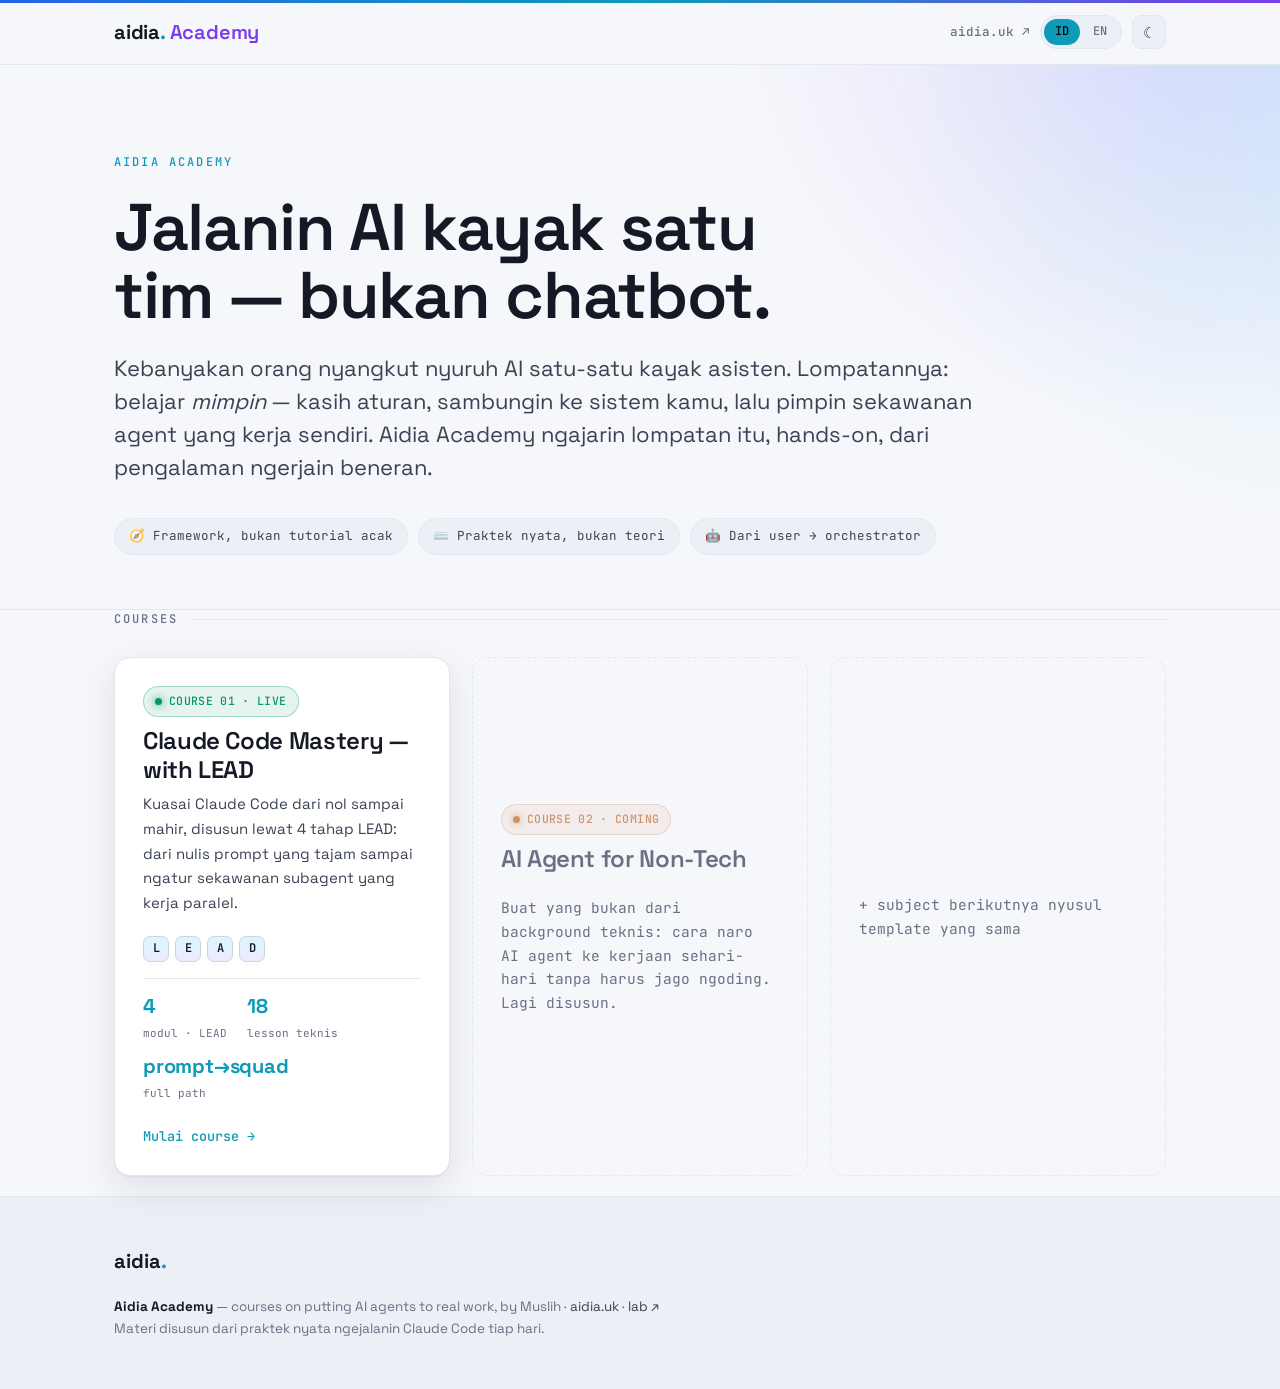
==== commit d6dbb77a: "Hub: bilingual ID|EN with header language toggle (persist + FOUC-safe) Co-Authored-By: Claude Opus 4" ====
--- a/index.html
+++ b/index.html
@@ -1,5 +1,5 @@
 <!DOCTYPE html>
-<html lang="en">
+<html lang="id">
 <head>
 <meta charset="UTF-8">
 <meta name="viewport" content="width=device-width, initial-scale=1.0">
@@ -12,8 +12,8 @@
 <link rel="preconnect" href="https://fonts.googleapis.com">
 <link rel="preconnect" href="https://fonts.gstatic.com" crossorigin>
 <link href="https://fonts.googleapis.com/css2?family=Space+Grotesk:wght@400;500;600;700&family=JetBrains+Mono:wght@400;500&display=swap" rel="stylesheet">
-<script>(function(){try{var t=localStorage.getItem('aidia-theme');if(!t)t=(window.matchMedia&&window.matchMedia('(prefers-color-scheme: light)').matches)?'light':'dark';if(t==='light')document.documentElement.setAttribute('data-theme','light');}catch(e){}})();</script>
-<link rel="stylesheet" href="style.css?v=4">
+<script>(function(){try{var t=localStorage.getItem('aidia-theme');if(!t)t=(window.matchMedia&&window.matchMedia('(prefers-color-scheme: light)').matches)?'light':'dark';if(t==='light')document.documentElement.setAttribute('data-theme','light');var l=localStorage.getItem('aidia-lang')||'id';document.documentElement.setAttribute('data-lang',l);}catch(e){}})();</script>
+<link rel="stylesheet" href="style.css?v=7">
 </head>
 <body>
 <div class="grad-top"></div>
@@ -25,7 +25,8 @@
     </a>
     <div class="head-right">
       <a class="head-link" href="https://aidia.uk">aidia.uk ↗</a>
-      <button class="theme-btn" id="themeToggle" type="button" aria-label="Ganti tema terang/gelap"><span class="t-sun">☀</span><span class="t-moon">☾</span></button>
+      <div class="langtog" id="langTog"><b data-l="id">ID</b><b data-l="en">EN</b></div>
+      <button class="theme-btn" id="themeToggle" type="button" aria-label="Toggle light/dark theme"><span class="t-sun">☀</span><span class="t-moon">☾</span></button>
     </div>
   </div>
 </header>
@@ -34,12 +35,17 @@
   <div class="hero">
     <div class="wrap">
       <p class="eyebrow">Aidia Academy</p>
-      <h1>Learn to run AI like a team — not a chatbot.</h1>
-      <p class="lead">Most people stay stuck nyuruh AI satu-satu kayak asisten. The leap is learning to <em>direct</em> it — kasih aturan, sambungin ke sistem kamu, lalu pimpin sekawanan agent yang kerja sendiri. Aidia Academy ngajarin lompatan itu, hands-on, dari pengalaman ngerjain beneran.</p>
+      <h1 lang="id">Jalanin AI kayak satu tim — bukan chatbot.</h1>
+      <h1 lang="en">Learn to run AI like a team — not a chatbot.</h1>
+      <p class="lead" lang="id">Kebanyakan orang nyangkut nyuruh AI satu-satu kayak asisten. Lompatannya: belajar <em>mimpin</em> — kasih aturan, sambungin ke sistem kamu, lalu pimpin sekawanan agent yang kerja sendiri. Aidia Academy ngajarin lompatan itu, hands-on, dari pengalaman ngerjain beneran.</p>
+      <p class="lead" lang="en">Most people stay stuck telling AI what to do one task at a time, like an assistant. The leap is learning to <em>direct</em> it — set the rules, connect it to your systems, then lead a squad of agents that work on their own. Aidia Academy teaches that leap, hands-on, from real work.</p>
       <div class="principles">
-        <span>🧭 Framework, bukan tutorial acak</span>
-        <span>⌨️ Praktek nyata, bukan teori</span>
-        <span>🤖 Dari user → orchestrator</span>
+        <span lang="id">🧭 Framework, bukan tutorial acak</span>
+        <span lang="en">🧭 A framework, not random tutorials</span>
+        <span lang="id">⌨️ Praktek nyata, bukan teori</span>
+        <span lang="en">⌨️ Real practice, not theory</span>
+        <span lang="id">🤖 Dari user → orchestrator</span>
+        <span lang="en">🤖 From user → orchestrator</span>
       </div>
     </div>
   </div>
@@ -52,27 +58,31 @@
       <a class="card live subj" href="claude-code-lead.html" style="color:inherit">
         <span class="badge verified"><span class="dot"></span>Course 01 · Live</span>
         <h3>Claude Code Mastery — with LEAD</h3>
-        <p class="tag">Kuasai Claude Code dari nol sampai mahir, disusun lewat 4 tahap LEAD: dari nulis prompt yang tajam sampai ngatur sekawanan subagent yang kerja paralel.</p>
+        <p class="tag" lang="id">Kuasai Claude Code dari nol sampai mahir, disusun lewat 4 tahap LEAD: dari nulis prompt yang tajam sampai ngatur sekawanan subagent yang kerja paralel.</p>
+        <p class="tag" lang="en">Master Claude Code from zero, structured around the 4 stages of LEAD: from writing sharp prompts to orchestrating a squad of subagents working in parallel.</p>
         <div class="lead-chips">
           <i class="on">L</i><i class="on">E</i><i class="on">A</i><i class="on">D</i>
         </div>
         <div class="mini">
-          <div><b>4</b><small>modul · LEAD</small></div>
-          <div><b>18</b><small>lesson teknis</small></div>
-          <div><b>prompt→squad</b><small>full path</small></div>
+          <div><b>4</b><small lang="id">modul · LEAD</small><small lang="en">modules · LEAD</small></div>
+          <div><b>18</b><small lang="id">lesson teknis</small><small lang="en">technical lessons</small></div>
+          <div><b>prompt→squad</b><small lang="id">full path</small><small lang="en">full path</small></div>
         </div>
-        <span class="go">Mulai course →</span>
+        <span class="go" lang="id">Mulai course →</span>
+        <span class="go" lang="en">Start the course →</span>
       </a>
 
       <!-- COURSE 02: coming -->
       <div class="card ghost subj">
         <span class="badge konsep" style="opacity:.6"><span class="dot"></span>Course 02 · Coming</span>
         <h3>AI Agent for Non-Tech</h3>
-        <p class="gh">Buat yang bukan dari background teknis: cara naro AI agent ke kerjaan sehari-hari tanpa harus jago ngoding. Lagi disusun.</p>
+        <p class="gh" lang="id">Buat yang bukan dari background teknis: cara naro AI agent ke kerjaan sehari-hari tanpa harus jago ngoding. Lagi disusun.</p>
+        <p class="gh" lang="en">For non-technical folks: how to put AI agents to work in your day-to-day without being a coder. In the works.</p>
       </div>
 
       <div class="card ghost">
-        <span class="gh">+ subject berikutnya nyusul template yang sama</span>
+        <span class="gh" lang="id">+ subject berikutnya nyusul template yang sama</span>
+        <span class="gh" lang="en">+ next subjects follow the same template</span>
       </div>
 
     </div>
@@ -85,19 +95,25 @@
       <span class="wm">aidia<i>.</i></span>
     </div>
     <p><strong>Aidia Academy</strong> — courses on putting AI agents to real work, by Muslih · <a href="https://aidia.uk">aidia.uk</a> · <a href="https://lab.aidia.uk">lab ↗</a><br>
-    Materi disusun dari praktek nyata ngejalanin Claude Code tiap hari.</p>
+    <span lang="id">Materi disusun dari praktek nyata ngejalanin Claude Code tiap hari.</span><span lang="en">Built from real, daily practice running Claude Code.</span></p>
   </div>
 </footer>
 
 <script>
 (function(){
-  var btn=document.getElementById('themeToggle');
-  if(!btn)return;
-  btn.addEventListener('click',function(){
-    var light=document.documentElement.getAttribute('data-theme')==='light';
-    if(light){document.documentElement.removeAttribute('data-theme');}
-    else{document.documentElement.setAttribute('data-theme','light');}
+  var html=document.documentElement;
+  var tb=document.getElementById('themeToggle');
+  if(tb)tb.addEventListener('click',function(){
+    var light=html.getAttribute('data-theme')==='light';
+    if(light){html.removeAttribute('data-theme');}else{html.setAttribute('data-theme','light');}
     try{localStorage.setItem('aidia-theme',light?'dark':'light');}catch(e){}
+  });
+  var lt=document.getElementById('langTog');
+  if(lt)lt.addEventListener('click',function(e){
+    var b=e.target.closest('b[data-l]');if(!b)return;
+    var l=b.getAttribute('data-l');
+    html.setAttribute('data-lang',l);
+    try{localStorage.setItem('aidia-lang',l);}catch(e){}
   });
 })();
 </script>
--- a/style.css
+++ b/style.css
@@ -475,3 +475,41 @@
 [data-theme="light"] .theme-btn .t-sun{display:none}
 [data-theme="light"] .theme-btn .t-moon{display:inline}
 body{transition:background-color .25s ease,color .25s ease}
+
+/* ============================================================
+   v5 — mobile tidy-ups (ladder-cap arrows, loop vertical stack)
+   ============================================================ */
+.ladder-cap .ar{color:var(--cyan);font-weight:500}
+@media(max-width:560px){
+  .ladder-cap{font-size:11.5px;gap:8px}
+  .looprow{flex-direction:column;gap:8px}
+  .looprow .arrowx{transform:rotate(90deg)}
+  .art-head .meta{gap:6px 14px}
+  .twoup .miniflow{justify-content:center}
+}
+
+/* ============================================================
+   v6 — fix: .art-head & .crumb used `padding:_ 0 _` (horizontal 0)
+   which overrode .wrap's `0 24px` gutter → judul/breadcrumb nempel
+   tepi kiri (parah di mobile). Restore the 24px side gutter.
+   ============================================================ */
+.crumb{padding-left:24px;padding-right:24px}
+.art-head{padding-left:24px;padding-right:24px}
+
+/* ============================================================
+   v7 — bilingual ID | EN. Default = ID. <html data-lang> flips.
+   Dual content at block level: [lang="id"] / [lang="en"].
+   The shown language keeps its natural display; other hidden.
+   ============================================================ */
+[data-lang="id"] [lang="en"]{display:none}
+[data-lang="en"] [lang="id"]{display:none}
+/* language pill (reuses .langtog base from lab stylesheet) */
+.langtog b[data-l]{cursor:pointer}
+[data-lang="id"] .langtog b[data-l="id"],
+[data-lang="en"] .langtog b[data-l="en"]{background:var(--cyan);color:#060810}
+@media(max-width:560px){
+  .head-link{display:none}
+  .head-right{gap:8px}
+  .langtog{font-size:11px}
+  .langtog b{padding:3px 9px}
+}
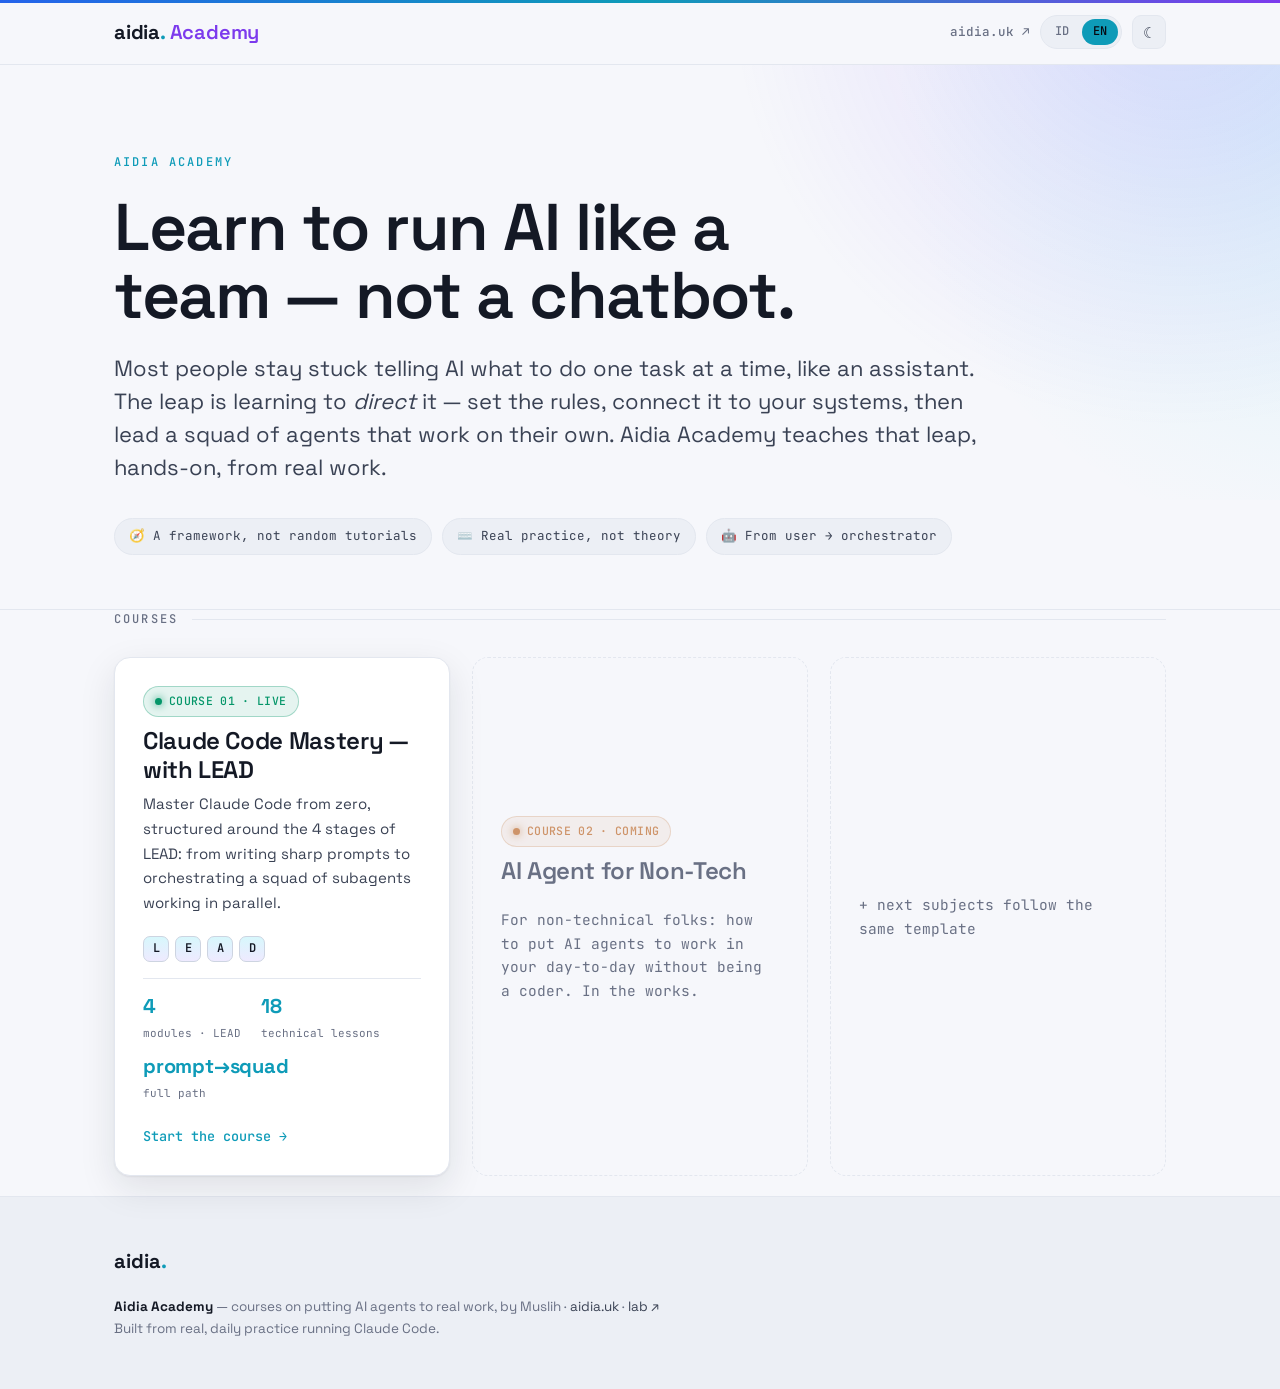
==== commit 80f8d9bc: "Default language = English (fallback en); ID via toggle, choice persists Co-Authored-By: Claude Opus" ====
--- a/index.html
+++ b/index.html
@@ -1,5 +1,5 @@
 <!DOCTYPE html>
-<html lang="id">
+<html lang="en">
 <head>
 <meta charset="UTF-8">
 <meta name="viewport" content="width=device-width, initial-scale=1.0">
@@ -12,7 +12,7 @@
 <link rel="preconnect" href="https://fonts.googleapis.com">
 <link rel="preconnect" href="https://fonts.gstatic.com" crossorigin>
 <link href="https://fonts.googleapis.com/css2?family=Space+Grotesk:wght@400;500;600;700&family=JetBrains+Mono:wght@400;500&display=swap" rel="stylesheet">
-<script>(function(){try{var t=localStorage.getItem('aidia-theme');if(!t)t=(window.matchMedia&&window.matchMedia('(prefers-color-scheme: light)').matches)?'light':'dark';if(t==='light')document.documentElement.setAttribute('data-theme','light');var l=localStorage.getItem('aidia-lang')||'id';document.documentElement.setAttribute('data-lang',l);}catch(e){}})();</script>
+<script>(function(){try{var t=localStorage.getItem('aidia-theme');if(!t)t=(window.matchMedia&&window.matchMedia('(prefers-color-scheme: light)').matches)?'light':'dark';if(t==='light')document.documentElement.setAttribute('data-theme','light');var l=localStorage.getItem('aidia-lang')||'en';document.documentElement.setAttribute('data-lang',l);}catch(e){}})();</script>
 <link rel="stylesheet" href="style.css?v=7">
 </head>
 <body>
